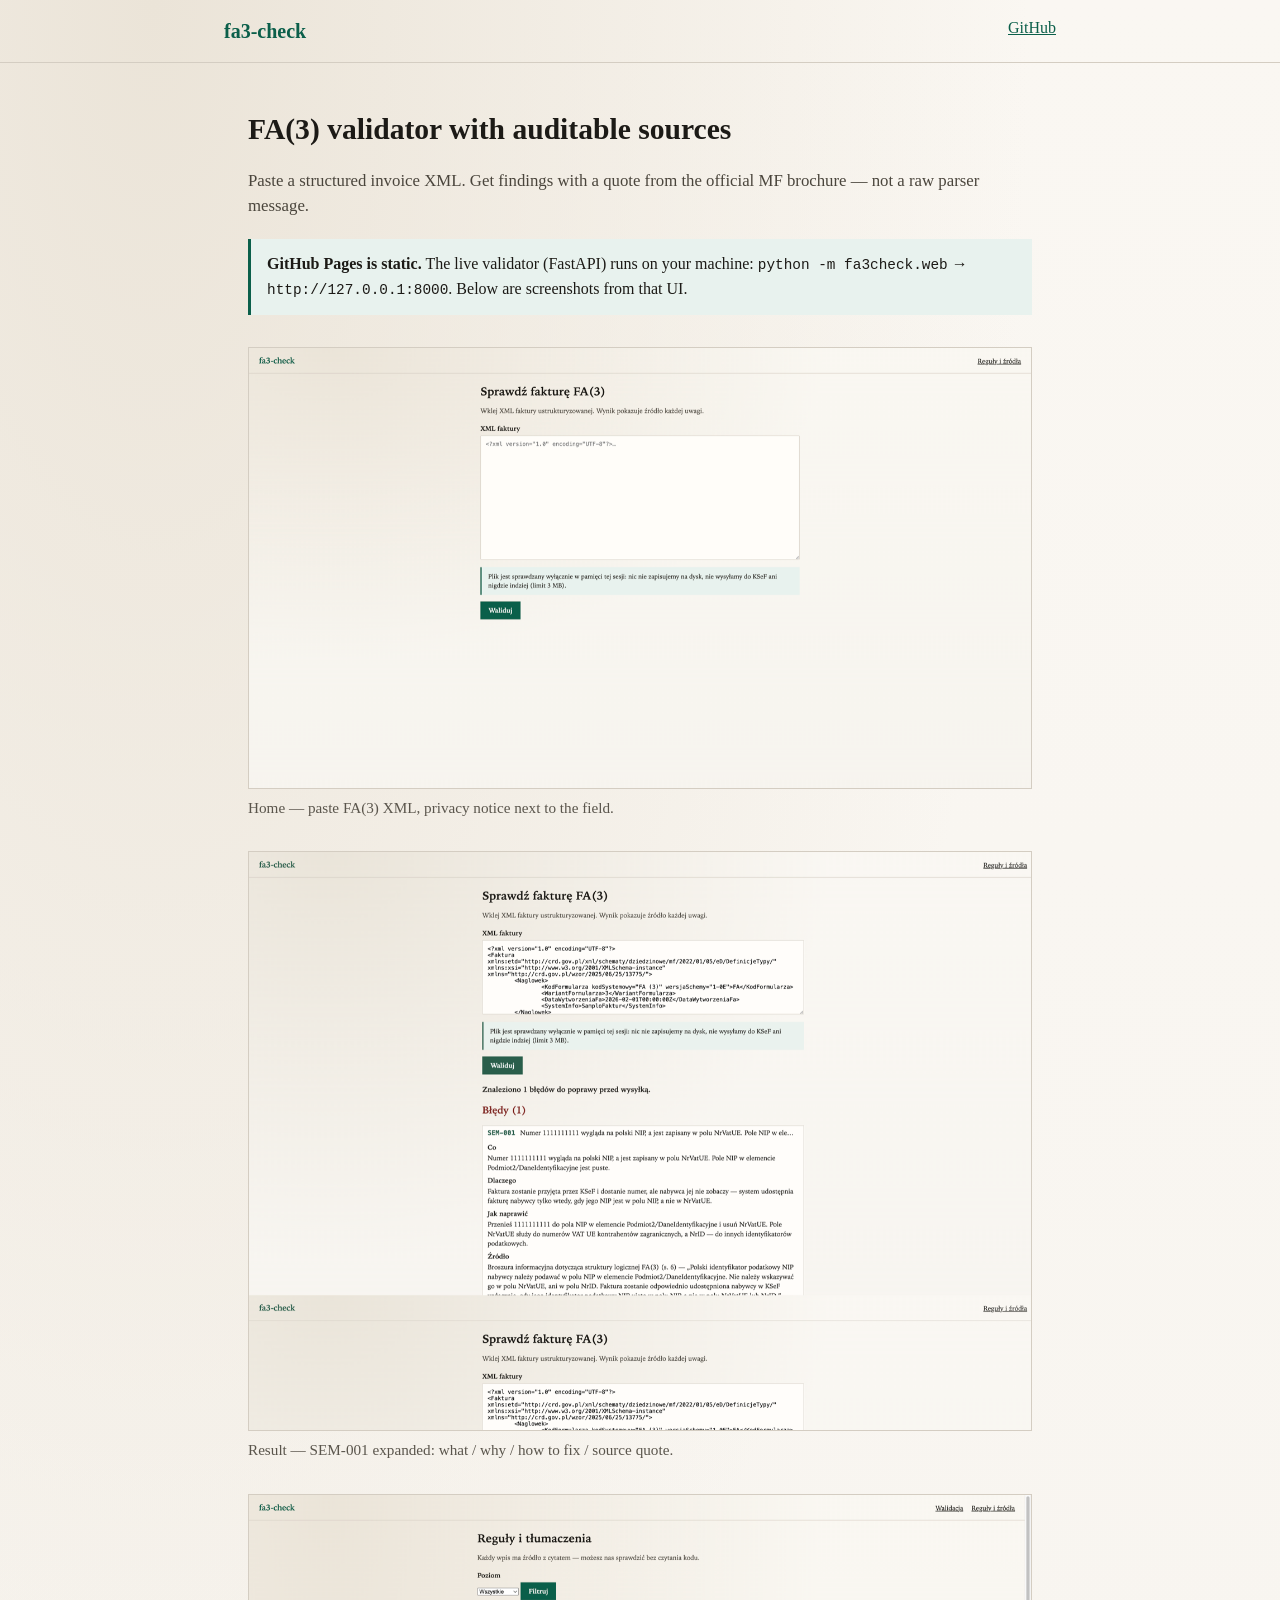
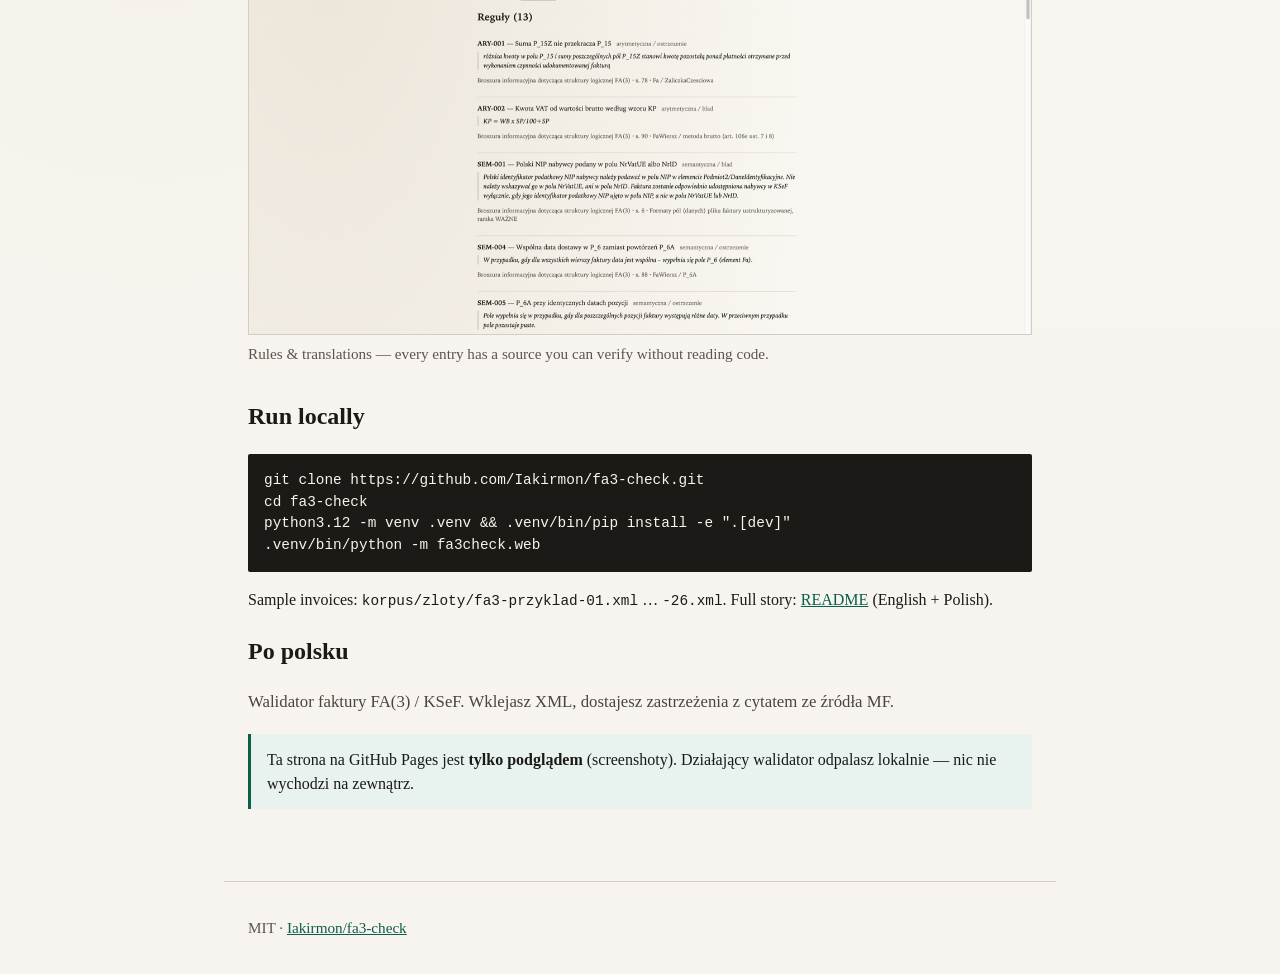
==== docs/index.html @ 0d0d8c54 "README ze screenshotami, landing na GitHub Pages. Podgląd UI w docs/assets; Pages serwuje statyczny " ====
<!DOCTYPE html>
<html lang="pl">
<head>
  <meta charset="utf-8">
  <meta name="viewport" content="width=device-width, initial-scale=1">
  <title>fa3-check — FA(3) invoice validator</title>
  <meta name="description" content="Walidator faktury ustrukturyzowanej FA(3) / KSeF — reguły z cytatem ze źródła MF.">
  <style>
    :root {
      --tlo: #f7f4ef;
      --atrament: #1c1a16;
      --akcent: #0b5f4a;
      --ramka: #d4cdc2;
      font-family: "Iowan Old Style", "Palatino Linotype", Palatino, Georgia, serif;
    }
    * { box-sizing: border-box; }
    body {
      margin: 0;
      color: var(--atrament);
      background:
        radial-gradient(ellipse at 12% 0%, #ebe4d8 0%, transparent 55%),
        linear-gradient(180deg, #faf7f2, var(--tlo));
      line-height: 1.5;
    }
    header, main, footer { max-width: 52rem; margin: 0 auto; padding: 1.25rem 1.5rem; }
    header { display: flex; justify-content: space-between; align-items: baseline; border-bottom: 1px solid var(--ramka); max-width: none; padding: 1rem 1.5rem; }
    header .inner { max-width: 52rem; margin: 0 auto; width: 100%; display: flex; justify-content: space-between; }
    .marka { color: var(--akcent); font-weight: 700; font-size: 1.25rem; text-decoration: none; }
    a { color: var(--akcent); }
    h1 { font-size: 1.85rem; margin: 1.5rem 0 0.5rem; }
    .lead { color: #4a453c; font-size: 1.05rem; }
    .note {
      background: #e8f2ee;
      border-left: 3px solid var(--akcent);
      padding: 0.85rem 1rem;
      margin: 1.25rem 0;
    }
    .shots figure { margin: 2rem 0; }
    .shots img {
      width: 100%;
      border: 1px solid var(--ramka);
      background: #fffdf9;
      display: block;
    }
    figcaption { color: #5a554c; font-size: 0.95rem; margin-top: 0.5rem; }
    code { font-family: ui-monospace, Menlo, Consolas, monospace; font-size: 0.9em; }
    pre {
      background: #1c1a16;
      color: #f7f4ef;
      padding: 1rem;
      overflow-x: auto;
      border-radius: 2px;
    }
    footer { border-top: 1px solid var(--ramka); color: #5a554c; font-size: 0.95rem; margin-top: 2rem; }
  </style>
</head>
<body>
  <header>
    <div class="inner">
      <a class="marka" href="./">fa3-check</a>
      <nav>
        <a href="https://github.com/Iakirmon/fa3-check">GitHub</a>
      </nav>
    </div>
  </header>
  <main>
    <h1>FA(3) validator with auditable sources</h1>
    <p class="lead">
      Paste a structured invoice XML. Get findings with a quote from the official MF brochure —
      not a raw parser message.
    </p>
    <div class="note">
      <strong>GitHub Pages is static.</strong> The live validator (FastAPI) runs on your machine:
      <code>python -m fa3check.web</code> → <code>http://127.0.0.1:8000</code>.
      Below are screenshots from that UI.
    </div>

    <section class="shots">
      <figure>
        <img src="assets/01-strona.png" alt="fa3-check home: paste XML and validate">
        <figcaption>Home — paste FA(3) XML, privacy notice next to the field.</figcaption>
      </figure>
      <figure>
        <img src="assets/02-wynik.png" alt="Validation result showing SEM-001 with source quote">
        <figcaption>Result — SEM-001 expanded: what / why / how to fix / source quote.</figcaption>
      </figure>
      <figure>
        <img src="assets/03-reguly.png" alt="Rules catalog with brochure quotes">
        <figcaption>Rules &amp; translations — every entry has a source you can verify without reading code.</figcaption>
      </figure>
    </section>

    <h2>Run locally</h2>
    <pre><code>git clone https://github.com/Iakirmon/fa3-check.git
cd fa3-check
python3.12 -m venv .venv && .venv/bin/pip install -e ".[dev]"
.venv/bin/python -m fa3check.web</code></pre>

    <p>
      Sample invoices: <code>korpus/zloty/fa3-przyklad-01.xml</code> … <code>-26.xml</code>.
      Full story: <a href="https://github.com/Iakirmon/fa3-check#readme">README</a>
      (English + Polish).
    </p>

    <h2>Po polsku</h2>
    <p class="lead">
      Walidator faktury FA(3) / KSeF. Wklejasz XML, dostajesz zastrzeżenia z cytatem ze źródła MF.
    </p>
    <div class="note">
      Ta strona na GitHub Pages jest <strong>tylko podglądem</strong> (screenshoty).
      Działający walidator odpalasz lokalnie — nic nie wychodzi na zewnątrz.
    </div>
  </main>
  <footer>
    <p>MIT · <a href="https://github.com/Iakirmon/fa3-check">Iakirmon/fa3-check</a></p>
  </footer>
</body>
</html>
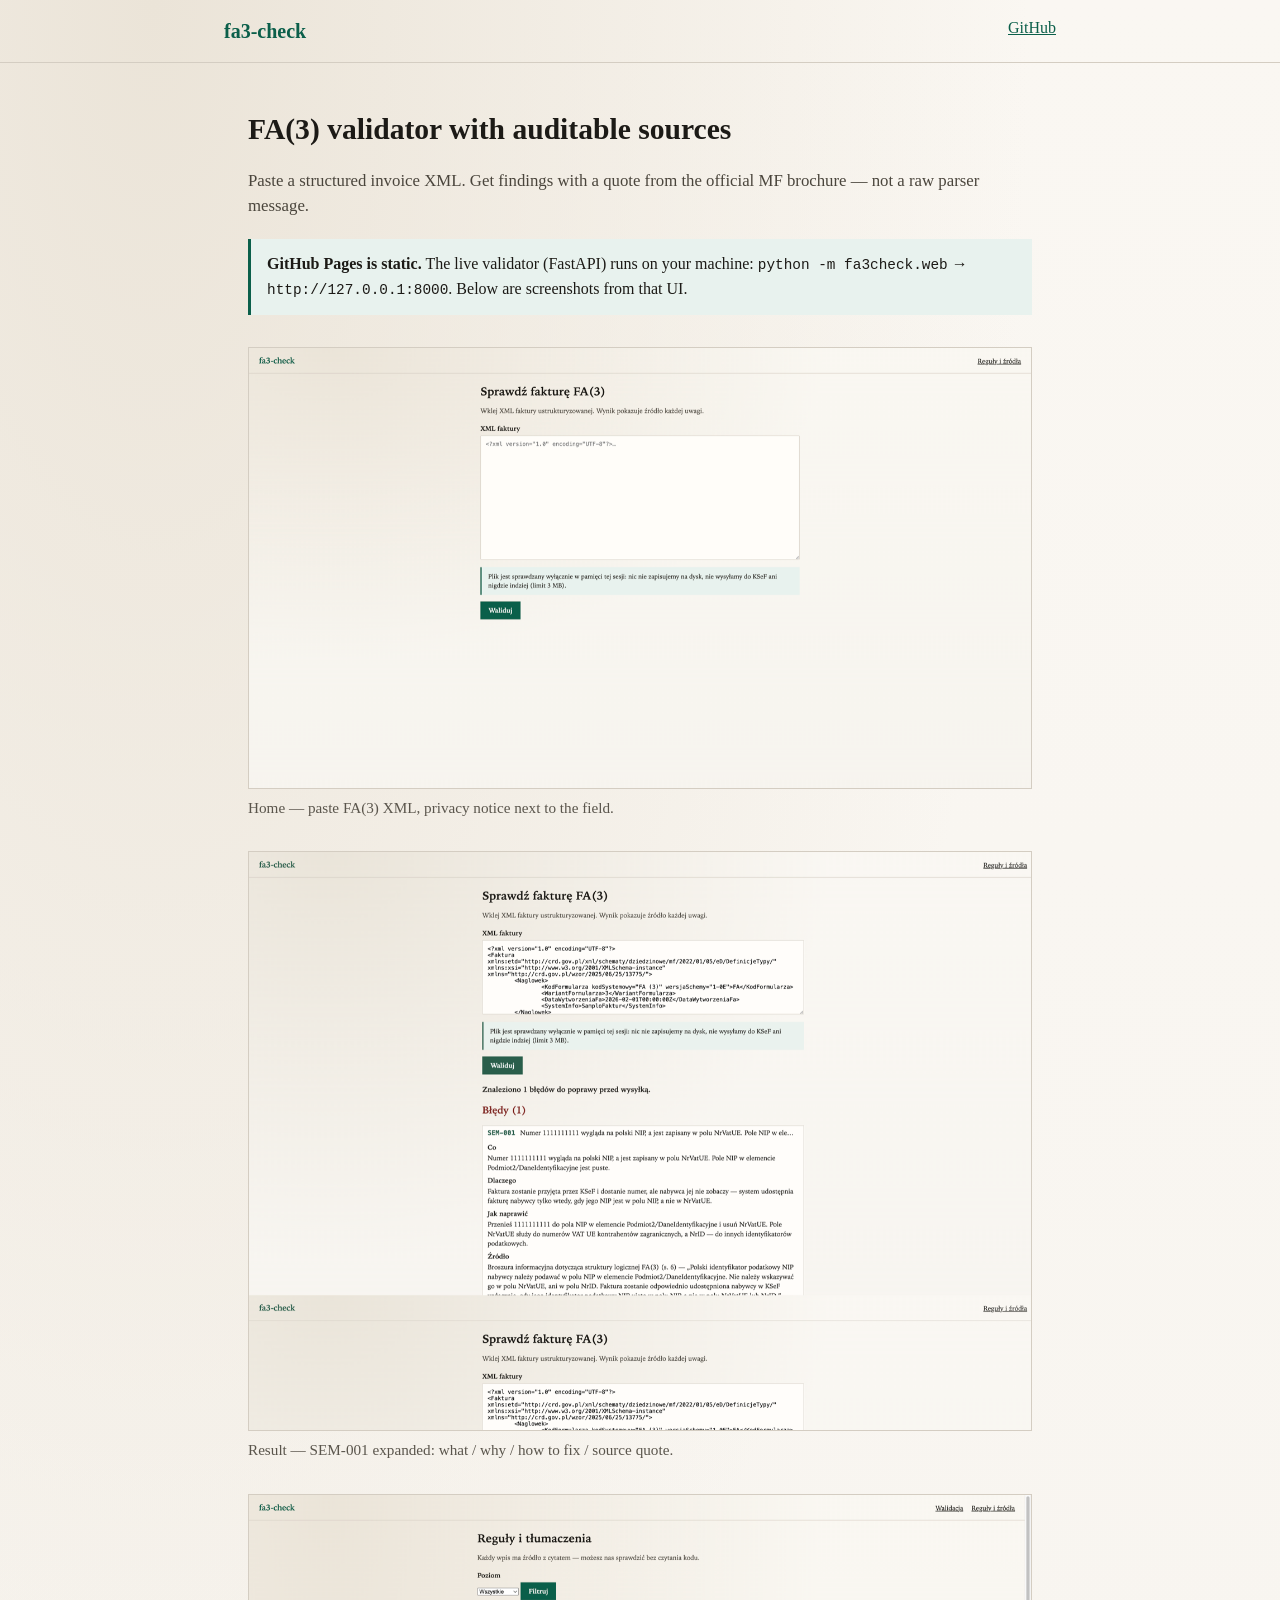
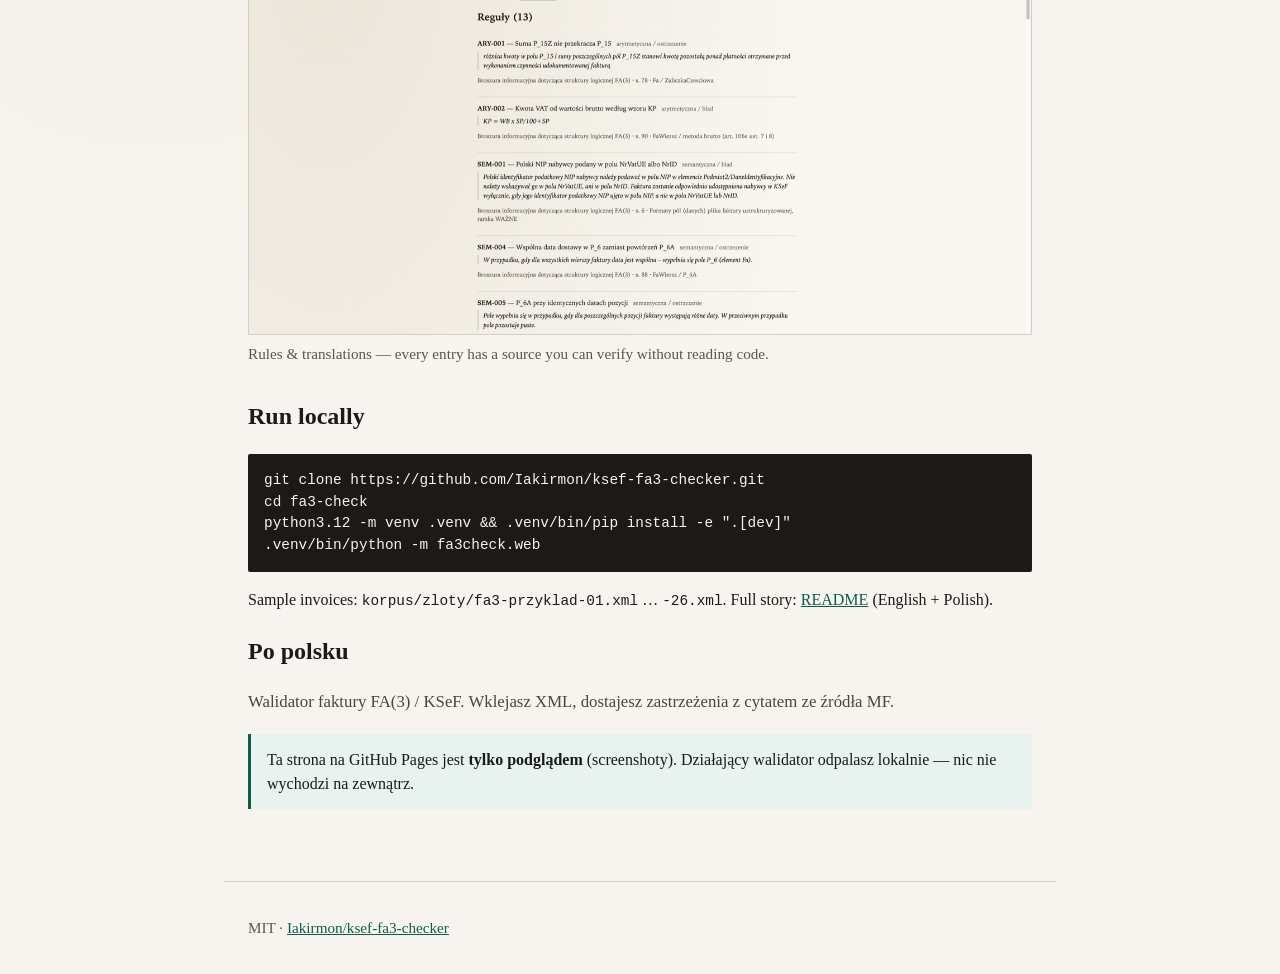
==== commit 518a33c3: "Update links after rename to ksef-fa3-checker. Co-authored-by: Cursor <cursoragent@cursor.com>" ====
--- a/docs/index.html
+++ b/docs/index.html
@@ -59,7 +59,7 @@
     <div class="inner">
       <a class="marka" href="./">fa3-check</a>
       <nav>
-        <a href="https://github.com/Iakirmon/fa3-check">GitHub</a>
+        <a href="https://github.com/Iakirmon/ksef-fa3-checker">GitHub</a>
       </nav>
     </div>
   </header>
@@ -91,14 +91,14 @@
     </section>
 
     <h2>Run locally</h2>
-    <pre><code>git clone https://github.com/Iakirmon/fa3-check.git
+    <pre><code>git clone https://github.com/Iakirmon/ksef-fa3-checker.git
 cd fa3-check
 python3.12 -m venv .venv && .venv/bin/pip install -e ".[dev]"
 .venv/bin/python -m fa3check.web</code></pre>
 
     <p>
       Sample invoices: <code>korpus/zloty/fa3-przyklad-01.xml</code> … <code>-26.xml</code>.
-      Full story: <a href="https://github.com/Iakirmon/fa3-check#readme">README</a>
+      Full story: <a href="https://github.com/Iakirmon/ksef-fa3-checker#readme">README</a>
       (English + Polish).
     </p>
 
@@ -112,7 +112,7 @@
     </div>
   </main>
   <footer>
-    <p>MIT · <a href="https://github.com/Iakirmon/fa3-check">Iakirmon/fa3-check</a></p>
+    <p>MIT · <a href="https://github.com/Iakirmon/ksef-fa3-checker">Iakirmon/ksef-fa3-checker</a></p>
   </footer>
 </body>
 </html>
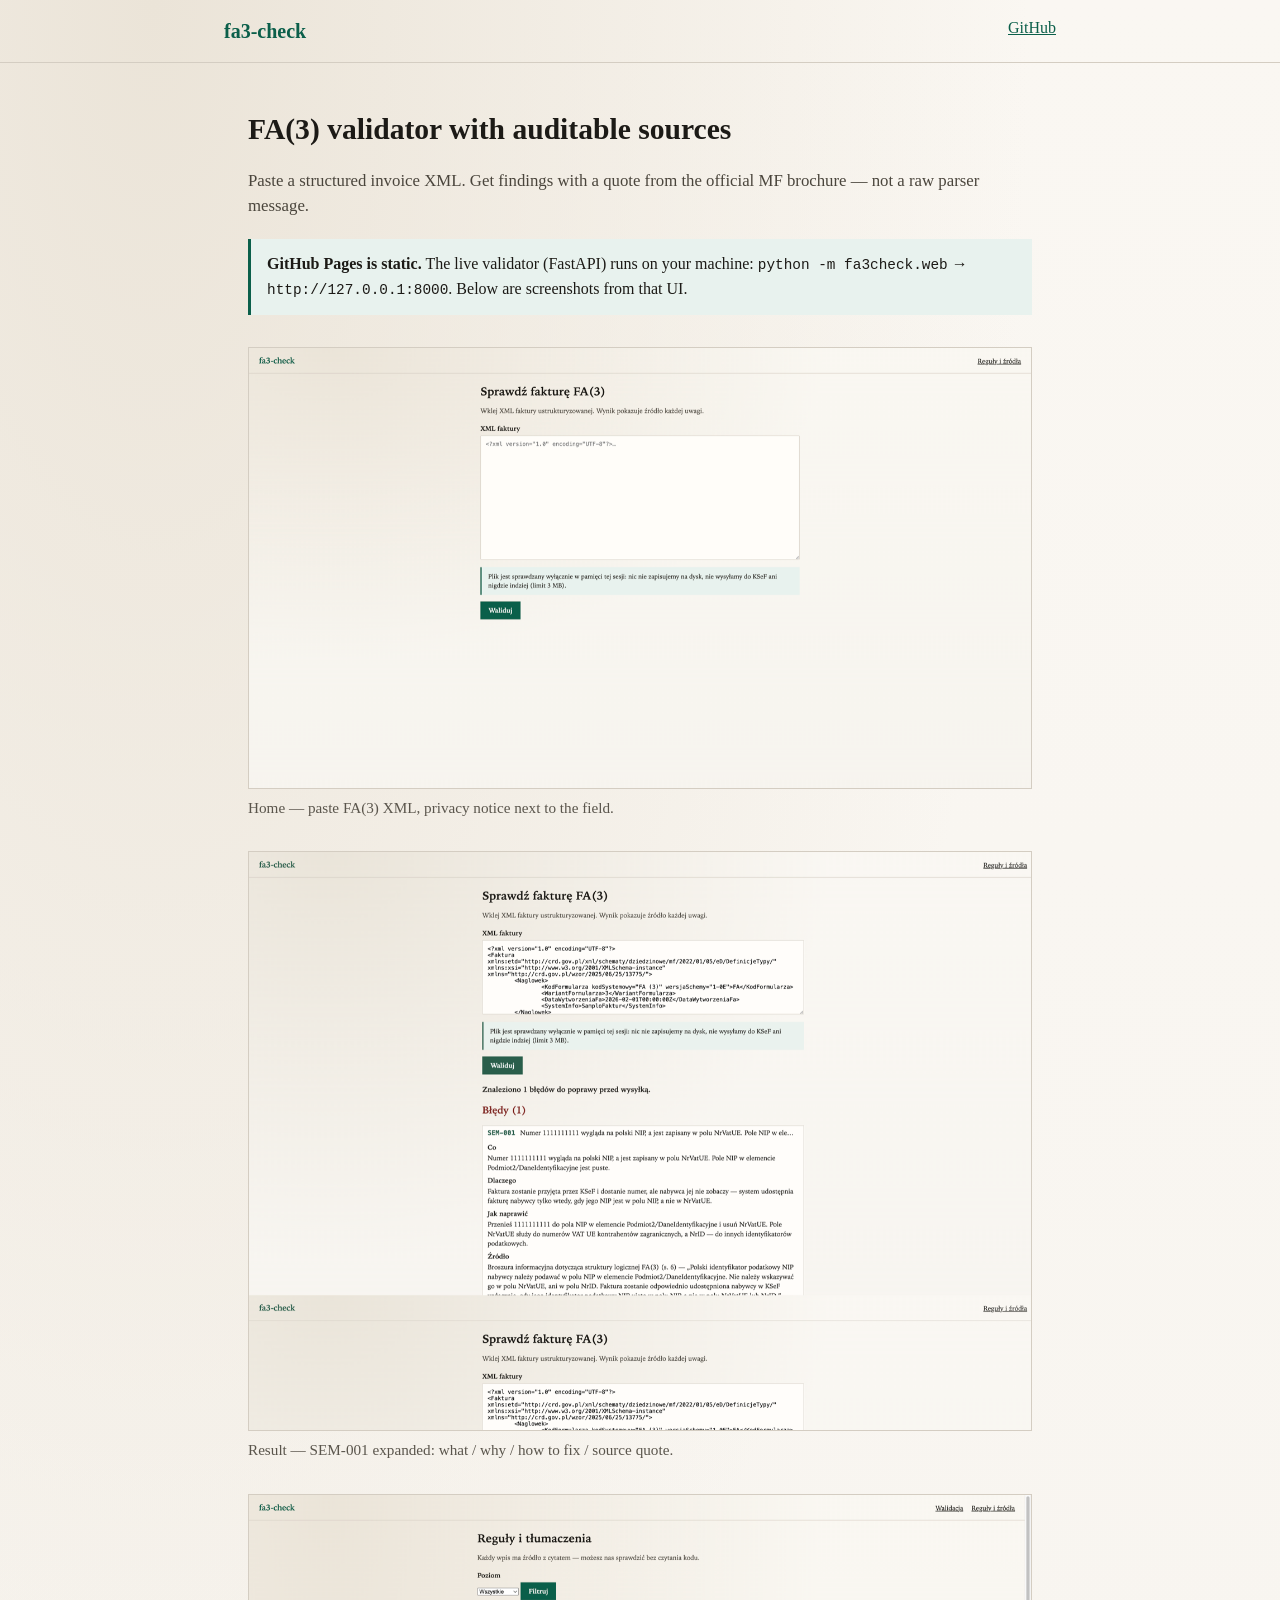
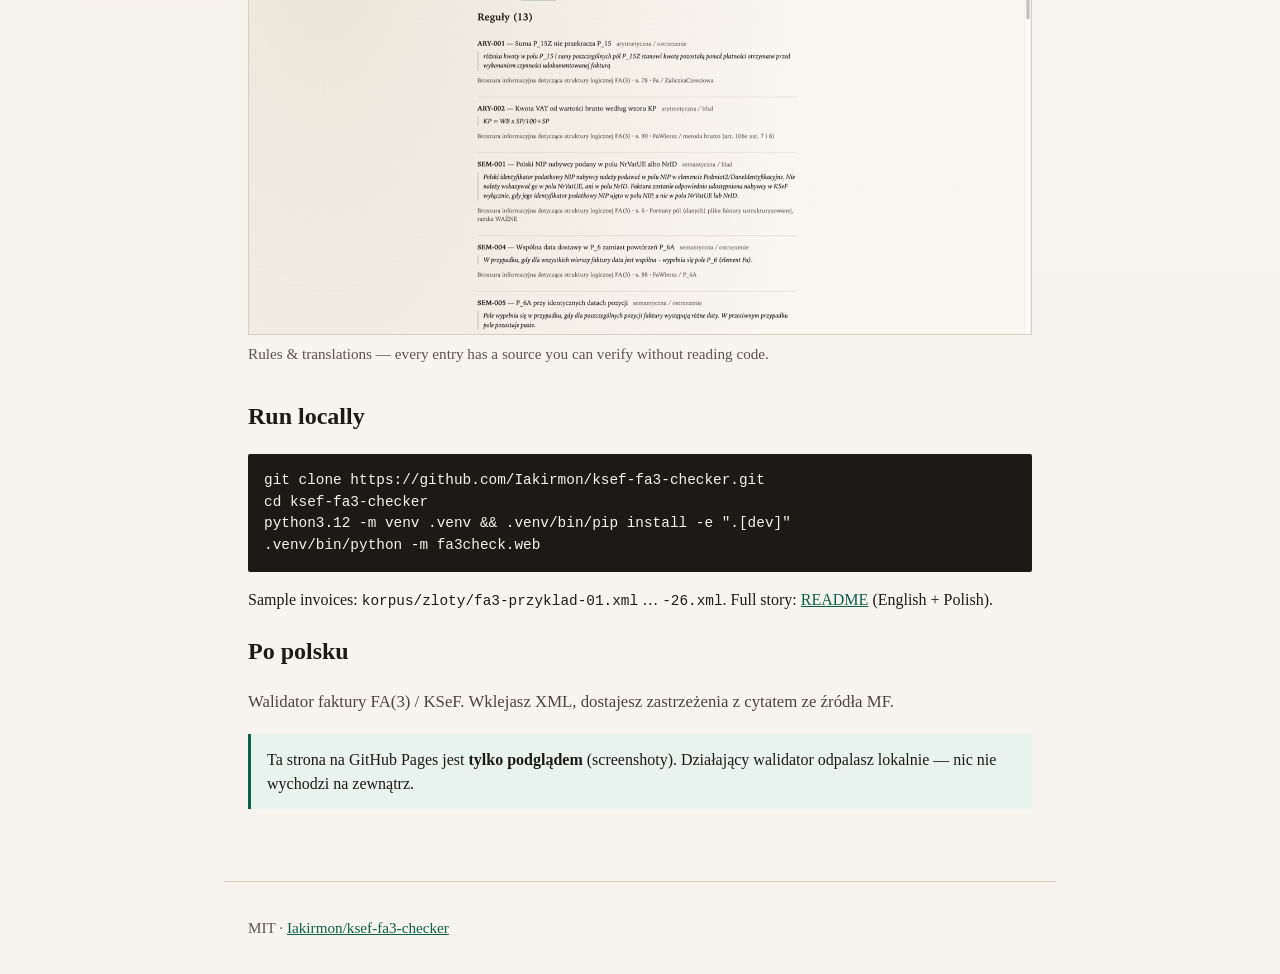
==== commit 7ca2faeb: "Align README title and Pages clone path with new repo name. Co-authored-by: Cursor <cursoragent@curs" ====
--- a/docs/index.html
+++ b/docs/index.html
@@ -92,7 +92,7 @@
 
     <h2>Run locally</h2>
     <pre><code>git clone https://github.com/Iakirmon/ksef-fa3-checker.git
-cd fa3-check
+cd ksef-fa3-checker
 python3.12 -m venv .venv && .venv/bin/pip install -e ".[dev]"
 .venv/bin/python -m fa3check.web</code></pre>
 
